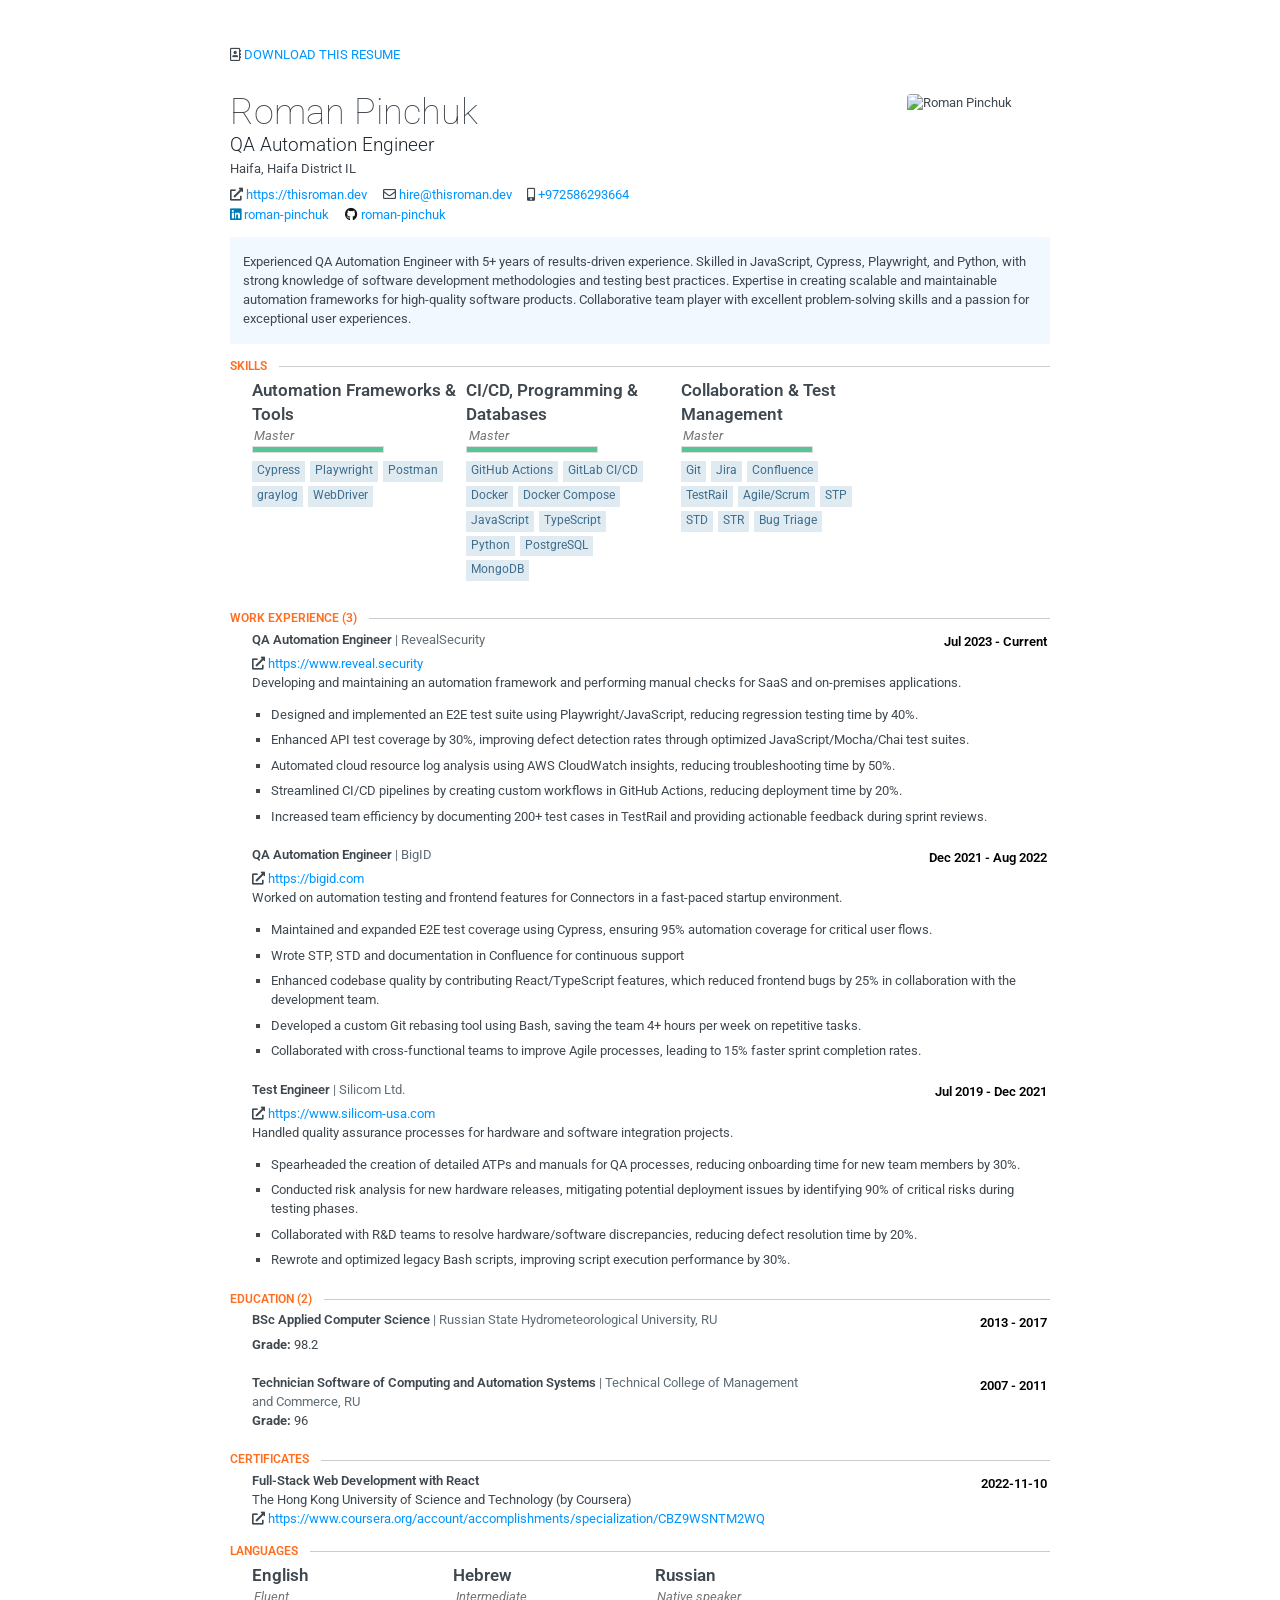
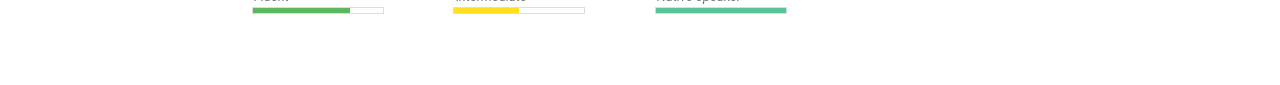
==== index.html @ d9a0ff02 "deploy: roman-pinchuk/cv-builder@0aa10d24b6133bfb56010885a3c75b3357ffb7e0" ====
<!doctype html>
<html lang="en">
  <head>
  <meta charset="UTF-8">
  <meta name="viewport" content="width=device-width, initial-scale=1.0, user-scalable=no" >
  <meta http-equiv="X-UA-Compatible" content="ie=edge">
  <title>Roman Pinchuk</title>
  <link rel="preconnect" href="https://fonts.googleapis.com" >
  <link rel="preconnect" href="https://fonts.gstatic.com" crossorigin="anonymous" >
  <link href="https://fonts.googleapis.com/css2?family=Roboto:ital,wght@0,100;0,300;0,400;0,500;0,700;0,900;1,100;1,300;1,400;1,500;1,700;1,900&display=swap"
    rel="stylesheet">
  <link rel="stylesheet" href="https://use.fontawesome.com/releases/v5.15.4/css/all.css" integrity="sha384-DyZ88mC6Up2uqS4h/KRgHuoeGwBcD4Ng9SiP4dIRy0EXTlnuz47vAwmeGwVChigm" crossorigin="anonymous">
  <style>
  /********************************************
* 	reset from
* 	http://meyerweb.com/eric/tools/css/reset/
*******************************************/

html,
body,
div,
span,
applet,
object,
iframe,
h1,
h2,
h3,
h4,
h5,
h6,
p,
blockquote,
pre,
a,
abbr,
acronym,
address,
big,
cite,
code,
del,
dfn,
em,
img,
ins,
kbd,
q,
s,
samp,
small,
strike,
strong,
sub,
sup,
tt,
var,
b,
u,
i,
center,
dl,
dt,
dd,
ol,
ul,
li,
fieldset,
form,
label,
legend,
table,
caption,
tbody,
tfoot,
thead,
tr,
th,
td,
article,
aside,
canvas,
details,
embed,
figure,
figcaption,
footer,
header,
hgroup,
menu,
nav,
output,
ruby,
section,
summary,
time,
mark,
audio,
video {
  margin: 0;
  padding: 0;
  border: 0;
  font-size: 100%;
  vertical-align: baseline;
}

article,
aside,
details,
figcaption,
figure,
footer,
header,
hgroup,
menu,
nav,
section {
  display: block;
}

body {
  line-height: 1;
}

ol,
ul {
  list-style: none;
}

blockquote,
q {
  quotes: none;
}

blockquote:before,
blockquote:after,
q:before,
q:after {
  content: none;
}

table {
  border-collapse: collapse;
  border-spacing: 0;
}

/****************
*	COMMONS
****************/

body,
html {
  font-family: "Helvetica Neue", "Roboto", sans-serif;
  font-size: 13px;
  color: #40484f;
  font-weight: 400;
  letter-spacing: 0;
  line-height: 1.46153846;
  text-align: left;
}

p {
  display: block;
}

a {
  color: #0095ff;
  text-decoration: none;
}

a:hover {
  color: #0c65a5;
  text-decoration: underline;
}

li {
  list-style-type: square;
  list-style-position: outside;
  margin-left: 1.3em;
}

h1 {
  font-size: 2rem;
}

h2 {
  font-size: 1.67rem;
}

h3 {
  font-size: 1.27rem;
}

em {
  color: #757575;
}

blockquote {
  margin-bottom: 1em;
}

strong {
  font-weight: 700;
}

/* main container */

#resume {
  padding: 1.5rem;
}

/* every section wrapper */

.section {
  margin-bottom: 1rem;
}

section .location {
  margin-right: 0.5em;
  color: #606d76;
  font-weight: 700;
}

#contact {
  margin-top: 0.5rem;
}

#profiles .item {
  padding: 0;
}

#header > #profiles,
#header > #contact,
#skills,
#languages,
#interests {
  display: -webkit-box;
  display: -moz-box;
  display: -ms-flexbox;
  display: -webkit-flex;
  display: flex;
  -webkit-flex-flow: row wrap;
  flex-flow: row wrap;
  -webkit-justify-content: flex-start;
  justify-content: flex-start;
}

#header > div {
  line-height: 1.5;
}

#header > div > div {
  margin-right: 1.2em;
}

#header h1.name {
  font-size: 2.8rem;
  font-weight: 100;
  line-height: 100%;
}

#header h2.label {
  color: #202931;
  font-size: 1.47rem;
  font-weight: 300;
}

#header .image {
  width: 11em;
  float: right;
  border-radius: 4px;
}

.main-summary {
  background: #f1f8ff;
  padding: 1.2em 1em;
  margin-top: 1rem;
}

.main-summary p {
  margin: 0;
}

.section-title {
  display: inline-block;
  background: #fff;
  padding: 0 1em 0.3em 0;
  color: #ff6d1f;
  text-transform: uppercase;
  font-weight: 600;
  border: none;
  font-size: 0.9rem;
}

.section > header {
  position: relative;
}

.fa {
  margin-right: 0.25em;
}

.section > header::after {
  position: absolute;
  left: 0;
  top: 0.7em;
  height: 1px;
  background: #ccc;
  content: "";
  width: 100%;
  z-index: -100;
  display: block;
}

.section.main-summary > section {
  margin: 0;
}

.section > section > header {
  font-size: 1.38rem;
  position: relative;
  margin-top: 0.7em;
}

.section > section > header:first-of-type {
  margin: 0;
}

.section > section > header .space-left {
  position: absolute;
  left: -1.56rem;
  top: 5px;
  color: #aaa;
  line-height: 1;
  opacity: 0;
}

.position,
.company,
.organization,
.institution,
.date,
.area,
.studyType,
.title,
.awarder {
  display: inline;
}

.position,
.studyType,
.area,
.title,
.language,
.name {
  font-weight: 600;
}

.company::before,
.institution::before,
.organization::before,
.awarder::before {
  content: "at ";
}

.company,
.institution,
.organization,
.awarder {
  color: #606d76;
  font-weight: 400;
}

.section header .date {
  display: block;
  font-size: 1rem;
  padding: 0.1em 0;
  color: #606d76;
  font-weight: 400;
}

.keywords,
.courses {
  margin: 0.5em 0;
}

.keywords li,
.courses li {
  display: inline-block;
  margin: 2px 2px 2px 0;
  padding: 4px 5px 5px;
  font-size: 0.9rem;
  line-height: 1;
  color: #3e6d8e;
  background-color: #dfeaf1;
  border: 0 solid #dfeaf1;
  white-space: nowrap;
}

.keywords li:hover,
.courses li:hover {
  background: #dfeaf0;
}

.highlights {
  margin: 1em 0 0 0;
}

.highlights > li > p {
  margin-bottom: 0.5em;
}

.item {
  overflow: hidden;
}

.gpa {
  clear: both;
  padding-bottom: 0.5em;
}

.fa.social {
  font-size: 1.1em;
}

/* Social Media Brand Colors */

.google-plus {
  color: #dd4b39;
}

.tumblr {
  color: #32506d;
}

.foursquare {
  color: #0072b1;
}

.facebook {
  color: #3b5998;
}

.linkedin {
  color: #007bb6;
}

.pinterest {
  color: #cb2027;
}

.dribbble {
  color: #ea4c89;
}

.instagram {
  color: #517fa4;
}

.twitter {
  color: #00aced;
}

.soundcloud {
  color: #ff3a00;
}

.wordpress {
  color: #21759b;
}

.youtube {
  color: #bb0000;
}

.github {
  color: #171515;
}

.stack-overflow {
  color: #828386;
  position: relative;
}

.flickr {
  color: #ff0084;
}

.reddit {
  color: #ff4500;
}

.hacker-news {
  color: #ff6600;
}

.stack-overflow::after {
  position: absolute;
  left: 0;
  content: "\f16c";
  color: #f68a1f;
  overflow: hidden;
  height: 100%;
}

.telegram {
  color: #2291c3;
}

#languages .item,
#skills .item,
#interests .item {
  width: 15em;
  padding: 0 0.5em 0.5em 0;
  border-bottom: none;
}

#skills .item {
  width: 16em;
}

#skills .item .keywords {
  width: 15em;
}

/* Skill chart */

.level {
  margin-bottom: 0.5em;
}

.level em {
  padding-left: 0.2em;
}

.level .bar {
  border: 1px solid #ddd;
  display: block;
  width: 10em;
  height: 5px;
  position: relative;
}

.level .bar::after {
  position: absolute;
  content: " ";
  top: 0;
  left: 0;
  background: black;
  height: 5px;
}

.level.beginner .bar::after {
  background: #eb5f51;
  width: 2.5em;
}

.level.intermediate .bar::after {
  background: #ffdf1f;
  width: 5em;
}

.level.advanced .bar::after,
.level.fluent .bar::after {
  background: #5cb85c;
  width: 7.5em;
}

.level.master .bar::after,
.level.native.speaker .bar::after {
  background: #59c596;
  width: 10em;
}

#references .item {
  padding-left: 0.5em;
  border-left: 5px solid #ff6d1f;
}

.section > section > section {
  margin-bottom: 1rem;
}

/******************
*	HELPER CLASSES
******************/

.clear::after {
  content: "";
  display: table;
  clear: both;
}

.display {
  display: block;
  opacity: 1 !important;
}

/****************
*		TABLET
****************/

@media screen and (min-width: 602px) {
  #resume {
    width: 80%;
    margin: 0 auto;
  }
  .section header .date {
    float: right;
    font-weight: 600;
    color: #000;
  }
}

/****************
*		LAPTOP
****************/

@media screen and (min-width: 1025px) {
  li {
    margin-left: 1.5em;
  }
  #resume {
    width: 820px;
    margin: 2rem auto;
  }
  .section > section > header .space-left {
    opacity: 1;
    cursor: pointer;
  }
  .section > section:not(.main-summary) {
    margin-left: 1.67rem;
  }
  .company::before,
  .institution::before,
  .organization::before,
  .awarder::before {
    content: "| ";
  }
  .header-left {
    float: left;
    width: 70%;
    word-break: normal;
  }
  .section header .date {
    padding: 0.2em;
  }
  .display {
    display: none;
  }
  .display:not(.none) {
    display: block;
  }
}

@media print {
  #profiles a:not(.hide-href-print)::after{
    content: " (" attr(href) ") ";
  }
  #resume {
    margin: 0.1em;
    padding: 0.1em;
    -ms-word-wrap: break-word;
    word-wrap: break-word;
    line-height: 1.25;
  }
  @page {
    margin: 1cm 1.4cm;
  }
  .item-count {
    display: none;
  }
  .company::before,
  .institution::before,
  .organization::before,
  .awarder::before {
    content: "at ";
  }
  .main-summary {
    padding: 0;
    background: transparent;
  }
  .section {
    margin: 0.8rem 0;
    padding: 0;
  }
  .section header {
    padding-bottom: 0.15rem;
  }
  .section .location {
    padding-bottom: 0.15rem;
  }
  .section > section > section {
    margin: 0 0 1em 0;
  }
  .section > section > section:last-of-type {
    margin: 0;
  }
  .stack-overflow::after {
    content: "";
  }
  .fa.social {
    color: #828386;
  }
  ul {
    margin-top: 0.4em;
  }
  ul,
  li {
    padding: 0;
  }
  ul.keywords li,
  ul.courses li {
    margin: 0;
    padding: 0;
    font-size: 0.8rem;
    background: transparent;
  }
  ul.keywords li::after,
  ul.courses li::after {
    padding: 0 0 0 0.1rem;
    content: " |";
  }
  ul.keywords::before,
  ul.courses::before {
    font-size: 0.8rem;
    font-weight: 600;
  }
  #skills .item {
    width: calc(100% / 3);
    padding: 0;
  }
  .highlights {
    margin: 0.5em 0 0 0;
  }
  ul.keywords::before {
    content: "Skills acquired: ";
  }
  #skills .keywords::before {
    content: none;
  }
  .section p {
    margin: 0;
    padding: 0;
  }
  ul.courses::before {
    content: "Major courses: ";
  }
  ul.keywords li:last-of-type::after,
  ul.courses li:last-of-type::after {
    content: "";
  }
  .level em {
    font-style: normal;
    padding: 0.1em 0;
  }
  .level .bar {
    display: none;
  }
  #profiles .item {
    padding: 0;
  }
  .item.display {
    display: block;
    opacity: 1 !important;
  }
  .fa-map-marker-alt:before {
    padding-left: 0.1em;
  }
}

  </style>
  
  </head>
  <body style="-webkit-text-size-adjust: 100%;">
    <div id="resume">
<div class="website" style="padding-bottom: 30px">
  <span class="far fa-address-book"></span>
    <a class="hide-href-print" target="_blank" href=roman-pinchuk-qa-automation-engineer.pdf download>
      DOWNLOAD THIS RESUME
   </a>
</div>

      	<header id="header" class="clear">
      		<img class="image" src="https://i.postimg.cc/vZRCfrjs/my-avatar-circle.png" alt="Roman Pinchuk" >
      		<div class="middle">
      			<h1 class="name">Roman Pinchuk</h1>
      			<h2 class="label">QA Automation Engineer</h2>
      		</div>
      
      		<span class="location">
      			<span class="city">Haifa,</span>
      			<span class="region">Haifa District</span>
      			<span class="countryCode">IL</span>
      		</span>
      
      
      		<div id="contact">
      			<div class="website">
      				<span class="fas fa-external-link-alt"></span>
      				<a class="hide-href-print" target="_blank" target="_blank" href="https://thisroman.dev">https://thisroman.dev</a>
      			</div>
      			<div class="email">
      				<span class="far fa-envelope"></span>
      				<a class="hide-href-print" href="mailto:hire@thisroman.dev">hire@thisroman.dev</a>
      			</div>
      			<div class="phone">
      				<span class="fas fa-mobile-alt"></span>
      				<a class="hide-href-print" href="tel:+972586293664">+972586293664</a>
      			</div>
      		</div>
      
      		<div id="profiles">
      			<div class="item">
      				<div class="username">
      					<span class="fab fa-linkedin linkedin social"></span>
      					<span class="url">
      						<a target="_blank" href="https://www.linkedin.com/in/roman-pinchuk">roman-pinchuk</a>
      					</span>
      				</div>
      			</div>
      			<div class="item">
      				<div class="username">
      					<span class="fab fa-github github social"></span>
      					<span class="url">
      						<a target="_blank" href="https://github.com/roman-pinchuk">roman-pinchuk</a>
      					</span>
      				</div>
      			</div>
      		</div>
      	</header>
      
      	<section class="section">
      		<section class="main-summary">
      			<div><p></p><p>Experienced QA Automation Engineer with 5+ years of results-driven experience. Skilled in JavaScript, Cypress, Playwright, and Python, with strong knowledge of software development methodologies and testing best practices. Expertise in creating scalable and maintainable automation frameworks for high-quality software products. Collaborative team player with excellent problem-solving skills and a passion for exceptional user experiences.</p></div>
      		</section>
      	</section>
      
      <section class="section">
      	<header>
      		<h2 class='section-title'>Skills</h2>
      	</header>
      	<section id="skills">
      		<div class="item">
      			<h3 class="name">
      				Automation Frameworks &amp; Tools
      			</h3>
      			 
      			<div class="level master">
      				<em>Master</em>
      				<div class="bar"></div>
      			</div>
      			<ul class="keywords">
      				<li>Cypress</li>
      				<li>Playwright</li>
      				<li>Postman</li>
      				<li>graylog</li>
      				<li>WebDriver</li>
      			</ul>
      		</div>
      		<div class="item">
      			<h3 class="name">
      				CI/CD, Programming &amp; Databases
      			</h3>
      			 
      			<div class="level master">
      				<em>Master</em>
      				<div class="bar"></div>
      			</div>
      			<ul class="keywords">
      				<li>GitHub Actions</li>
      				<li>GitLab CI/CD</li>
      				<li>Docker</li>
      				<li>Docker Compose</li>
      				<li>JavaScript</li>
      				<li>TypeScript</li>
      				<li>Python</li>
      				<li>PostgreSQL</li>
      				<li>MongoDB</li>
      			</ul>
      		</div>
      		<div class="item">
      			<h3 class="name">
      				Collaboration &amp; Test Management
      			</h3>
      			 
      			<div class="level master">
      				<em>Master</em>
      				<div class="bar"></div>
      			</div>
      			<ul class="keywords">
      				<li>Git</li>
      				<li>Jira</li>
      				<li>Confluence</li>
      				<li>TestRail</li>
      				<li>Agile/Scrum</li>
      				<li>STP</li>
      				<li>STD</li>
      				<li>STR</li>
      				<li>Bug Triage</li>
      			</ul>
      		</div>
      	</section>
      </section>
      <section class="section">
        <header>
          <h2 class='section-title'>Work Experience <span class="item-count">(3)</span></h2>
        </header>
      
        <section id="work">
          <section class="work-item">
      
            <label for="work-item-0"></label>
      
            <header class="clear">
              <div class="date">
                <span class="startDate">Jul 2023</span>
                <span class="endDate">- Current</span>
              </div>
              <div class="position">QA Automation Engineer</div>
              <div class="company">RevealSecurity</div>
            </header>
      
            <span class="url">
              <span class="fas fa-external-link-alt"></span>
              <a target="_blank" href="https://www.reveal.security">https://www.reveal.security</a>
            </span>        <div class="item" id="work-item">
              <div class="summary"><p></p><p>Developing and maintaining an automation framework and performing manual checks for SaaS and on-premises applications.</p></div>
              <ul class="highlights">
                <li><p></p><p>Designed and implemented an E2E test suite using Playwright/JavaScript, reducing regression testing time by 40%.</p></li>
                <li><p></p><p>Enhanced API test coverage by 30%, improving defect detection rates through optimized JavaScript/Mocha/Chai test suites.</p></li>
                <li><p></p><p>Automated cloud resource log analysis using AWS CloudWatch insights, reducing troubleshooting time by 50%.</p></li>
                <li><p></p><p>Streamlined CI/CD pipelines by creating custom workflows in GitHub Actions, reducing deployment time by 20%.</p></li>
                <li><p></p><p>Increased team efficiency by documenting 200+ test cases in TestRail and providing actionable feedback during sprint reviews.</p></li>
              </ul>
            </div>
          </section>
          <section class="work-item">
      
            <label for="work-item-1"></label>
      
            <header class="clear">
              <div class="date">
                <span class="startDate">Dec 2021</span>
                <span class="endDate">- Aug 2022</span>
              </div>
              <div class="position">QA Automation Engineer</div>
              <div class="company">BigID</div>
            </header>
      
            <span class="url">
              <span class="fas fa-external-link-alt"></span>
              <a target="_blank" href="https://bigid.com">https://bigid.com</a>
            </span>        <div class="item" id="work-item">
              <div class="summary"><p></p><p>Worked on automation testing and frontend features for Connectors in a fast-paced startup environment.</p></div>
              <ul class="highlights">
                <li><p></p><p>Maintained and expanded E2E test coverage using Cypress, ensuring 95% automation coverage for critical user flows.</p></li>
                <li><p></p><p>Wrote STP, STD and documentation in Confluence for continuous support</p></li>
                <li><p></p><p>Enhanced codebase quality by contributing React/TypeScript features, which reduced frontend bugs by 25% in collaboration with the development team.</p></li>
                <li><p></p><p>Developed a custom Git rebasing tool using Bash, saving the team 4+ hours per week on repetitive tasks.</p></li>
                <li><p></p><p>Collaborated with cross-functional teams to improve Agile processes, leading to 15% faster sprint completion rates.</p></li>
              </ul>
            </div>
          </section>
          <section class="work-item">
      
            <label for="work-item-2"></label>
      
            <header class="clear">
              <div class="date">
                <span class="startDate">Jul 2019</span>
                <span class="endDate">- Dec 2021</span>
              </div>
              <div class="position">Test Engineer</div>
              <div class="company">Silicom Ltd.</div>
            </header>
      
            <span class="url">
              <span class="fas fa-external-link-alt"></span>
              <a target="_blank" href="https://www.silicom-usa.com">https://www.silicom-usa.com</a>
            </span>        <div class="item" id="work-item">
              <div class="summary"><p></p><p>Handled quality assurance processes for hardware and software integration projects.</p></div>
              <ul class="highlights">
                <li><p></p><p>Spearheaded the creation of detailed ATPs and manuals for QA processes, reducing onboarding time for new team members by 30%.</p></li>
                <li><p></p><p>Conducted risk analysis for new hardware releases, mitigating potential deployment issues by identifying 90% of critical risks during testing phases.</p></li>
                <li><p></p><p>Collaborated with R&amp;D teams to resolve hardware/software discrepancies, reducing defect resolution time by 20%.</p></li>
                <li><p></p><p>Rewrote and optimized legacy Bash scripts, improving script execution performance by 30%.</p></li>
              </ul>
            </div>
          </section>
        </section>
      </section>
      <section class="section">
        <header>
          <h2 class='section-title'>Education <span class="item-count">(2)</span></h2>
        </header>
      
        <section id="education">
          <section class="education-item">
            <header class="clear">
              <div class="date">
                <span class="startDate">
                2013
                </span>
                <span class="endDate">
                - 2017
                </span>
              </div>
              <div class="header-left">
                <div class="studyType">
                  BSc
                </div>
                <div class="area">
                  Applied Computer Science
                </div>
                <div class="institution">
                  Russian State Hydrometeorological University, RU
                </div>
              </div>
            </header>
      
      
      
            <div class="item">
              <div class='gpa'>
                <strong> Grade:</strong> <span>98.2</span>
              </div>
            </div>
          </section>
          <section class="education-item">
            <header class="clear">
              <div class="date">
                <span class="startDate">
                2007
                </span>
                <span class="endDate">
                - 2011
                </span>
              </div>
              <div class="header-left">
                <div class="studyType">
                  Technician
                </div>
                <div class="area">
                  Software of Computing and Automation Systems
                </div>
                <div class="institution">
                  Technical College of Management and Commerce, RU
                </div>
              </div>
            </header>
      
      
      
            <div class="item">
              <div class='gpa'>
                <strong> Grade:</strong> <span>96</span>
              </div>
            </div>
          </section>
        </section>
      </section>
        <section class="section">
          <header>
            <h2 class="section-title">Certificates</h2>
          </header>
          <section id="certificates">
              <section class="certificate-item">
                <header class="clear">
                    <div class="date">
                      2022-11-10
                    </div>
                  <div class="header-left">
                      <div class="name">
                        Full-Stack Web Development with React
                      </div>
                      <div class="issuer">
                        The Hong Kong University of Science and Technology (by Coursera)
                      </div>
                  </div>
                </header>
      
                <div class="item">
                    <span class="url">
                      <span class="fas fa-external-link-alt"></span>
                      <a target="_blank" href="https://www.coursera.org/account/accomplishments/specialization/CBZ9WSNTM2WQ">https://www.coursera.org/account/accomplishments/specialization/CBZ9WSNTM2WQ</a>
                    </span>
                </div>
              </section>
          </section>
        </section>
      <section class="section">
        <header>
          <h2 class='section-title'>Languages</h2>
        </header>
        <section id="languages">
          <div class="display">
            <h3 class="language">
              English
            </h3>
            <div class="item">
              <div class="level fluency fluent">
                <em>Fluent</em>
                <div class="bar"></div>
              </div>
            </div>
          </div>
          <div class="display">
            <h3 class="language">
              Hebrew
            </h3>
            <div class="item">
              <div class="level fluency intermediate">
                <em>Intermediate</em>
                <div class="bar"></div>
              </div>
            </div>
          </div>
          <div class="display">
            <h3 class="language">
              Russian
            </h3>
            <div class="item">
              <div class="level fluency native speaker">
                <em>Native speaker</em>
                <div class="bar"></div>
              </div>
            </div>
          </div>
        </section>
      </section>
    </div>
  
	
	<link href="https://assets.calendly.com/assets/external/widget.css" rel="stylesheet">
	<script src="https://assets.calendly.com/assets/external/widget.js" type="text/javascript" async></script>
	<script type="text/javascript">window.onload = function() { Calendly.initBadgeWidget({ url: 'https://calendly.com/roman-pinchuk/30min', text: 'Schedule time with me', color: '#0095ff', textColor: '#ffffff', branding: true }); }</script>
	</body>
</html>
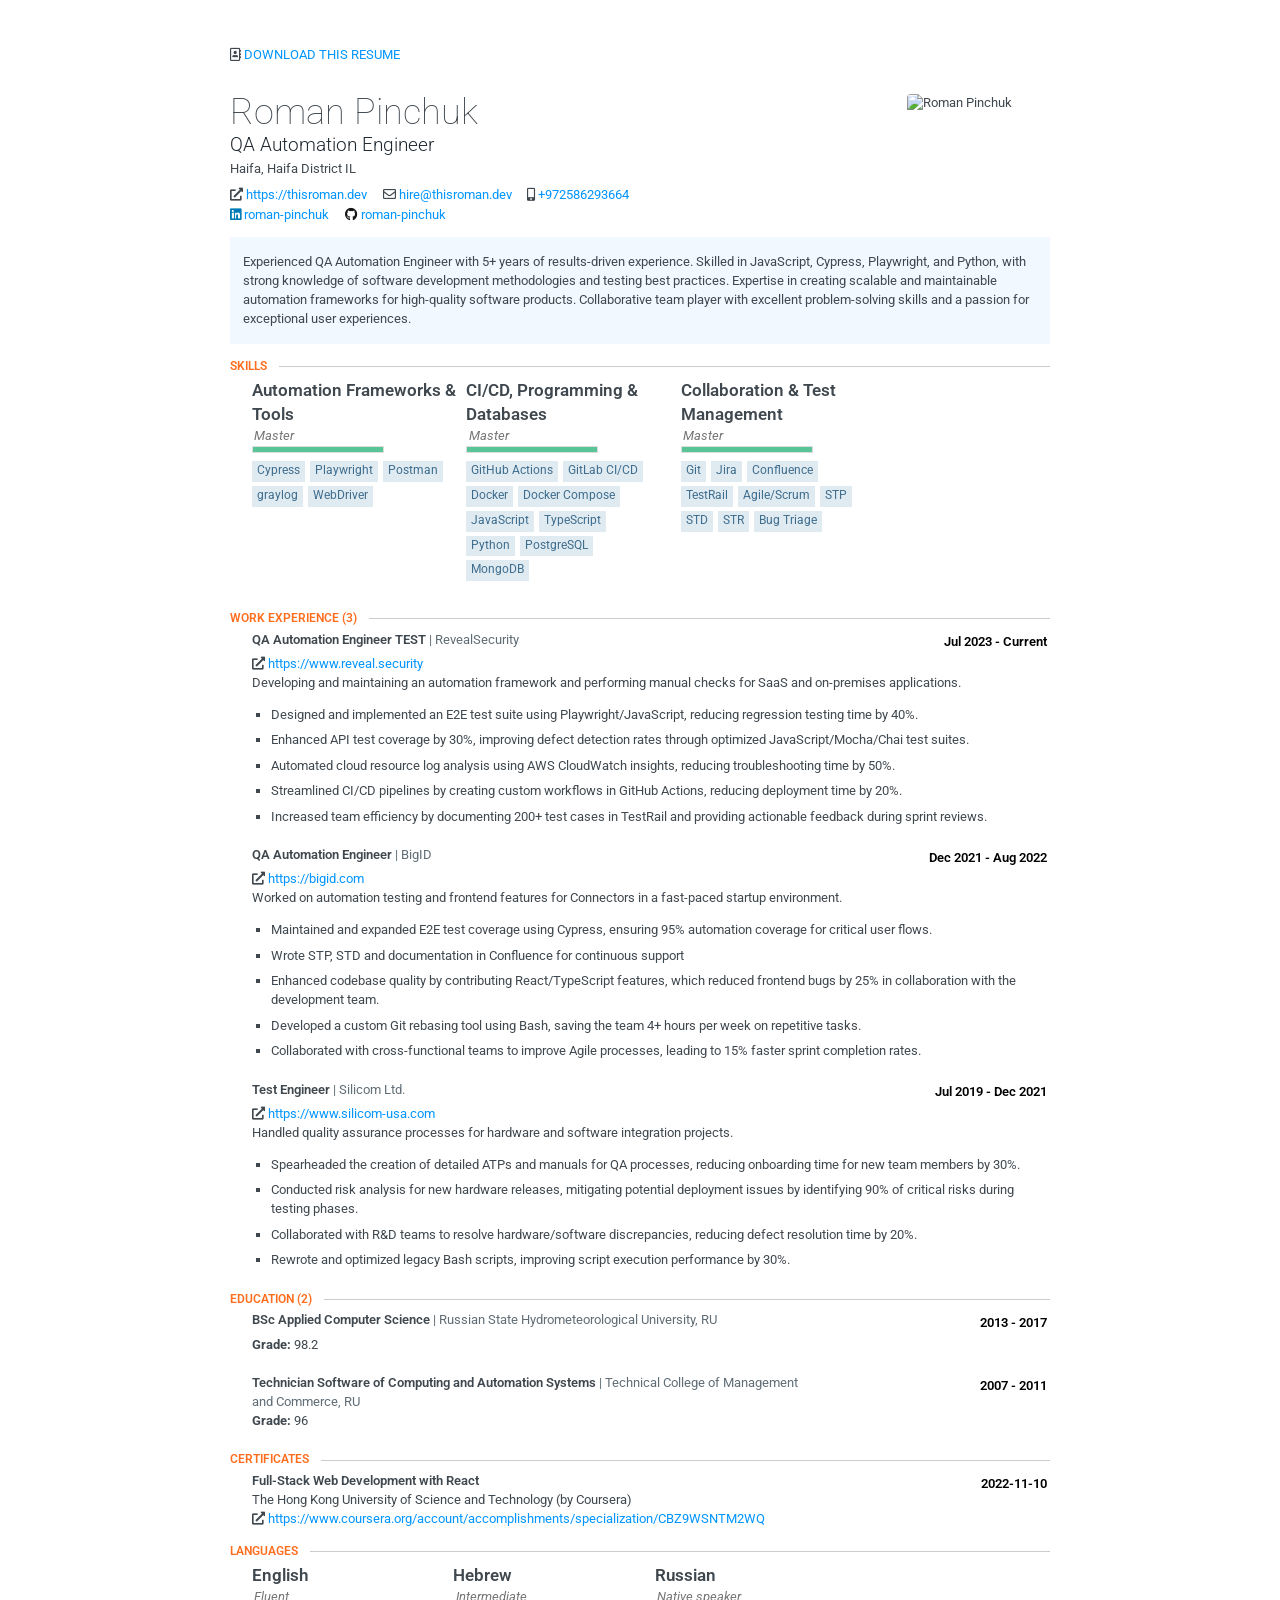
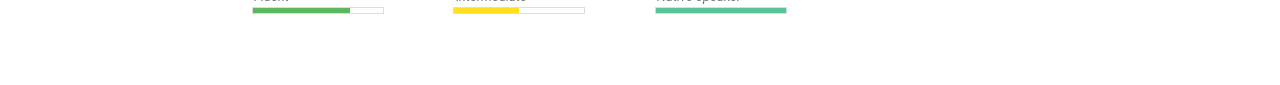
==== commit 2f929b35: "deploy: roman-pinchuk/cv-builder@6c24ef0c030c5c759fd5a1b6a1355847293c916a" ====
--- a/index.html
+++ b/index.html
@@ -917,7 +917,7 @@
                 <span class="startDate">Jul 2023</span>
                 <span class="endDate">- Current</span>
               </div>
-              <div class="position">QA Automation Engineer</div>
+              <div class="position">QA Automation Engineer TEST</div>
               <div class="company">RevealSecurity</div>
             </header>
       
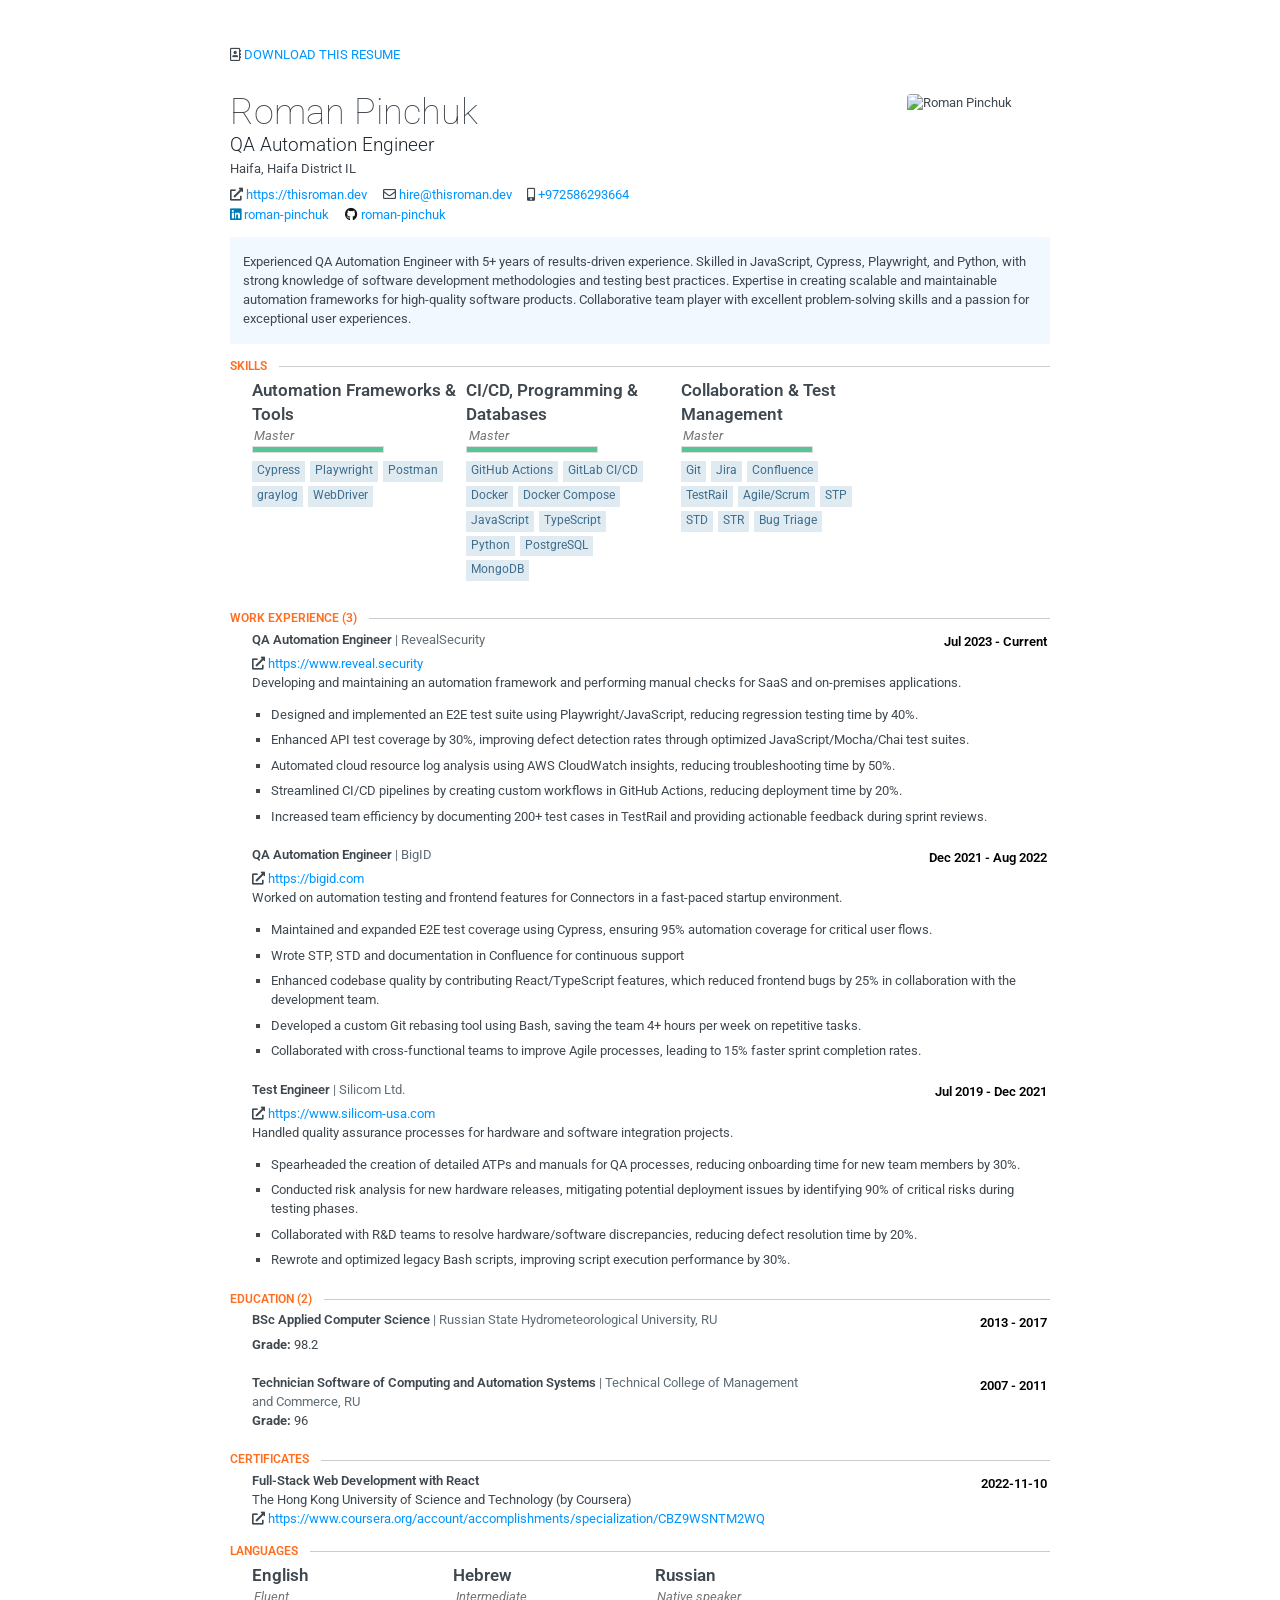
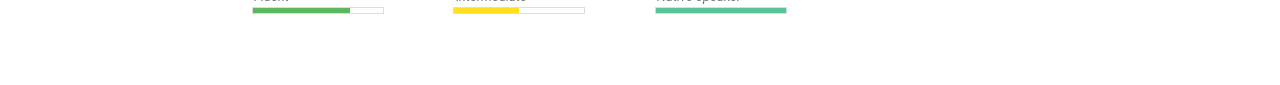
==== commit a3e43ef4: "deploy: roman-pinchuk/cv-builder@9561b7c2c473106dbc93904768bfe65a0bac0661" ====
--- a/index.html
+++ b/index.html
@@ -917,7 +917,7 @@
                 <span class="startDate">Jul 2023</span>
                 <span class="endDate">- Current</span>
               </div>
-              <div class="position">QA Automation Engineer TEST</div>
+              <div class="position">QA Automation Engineer</div>
               <div class="company">RevealSecurity</div>
             </header>
       
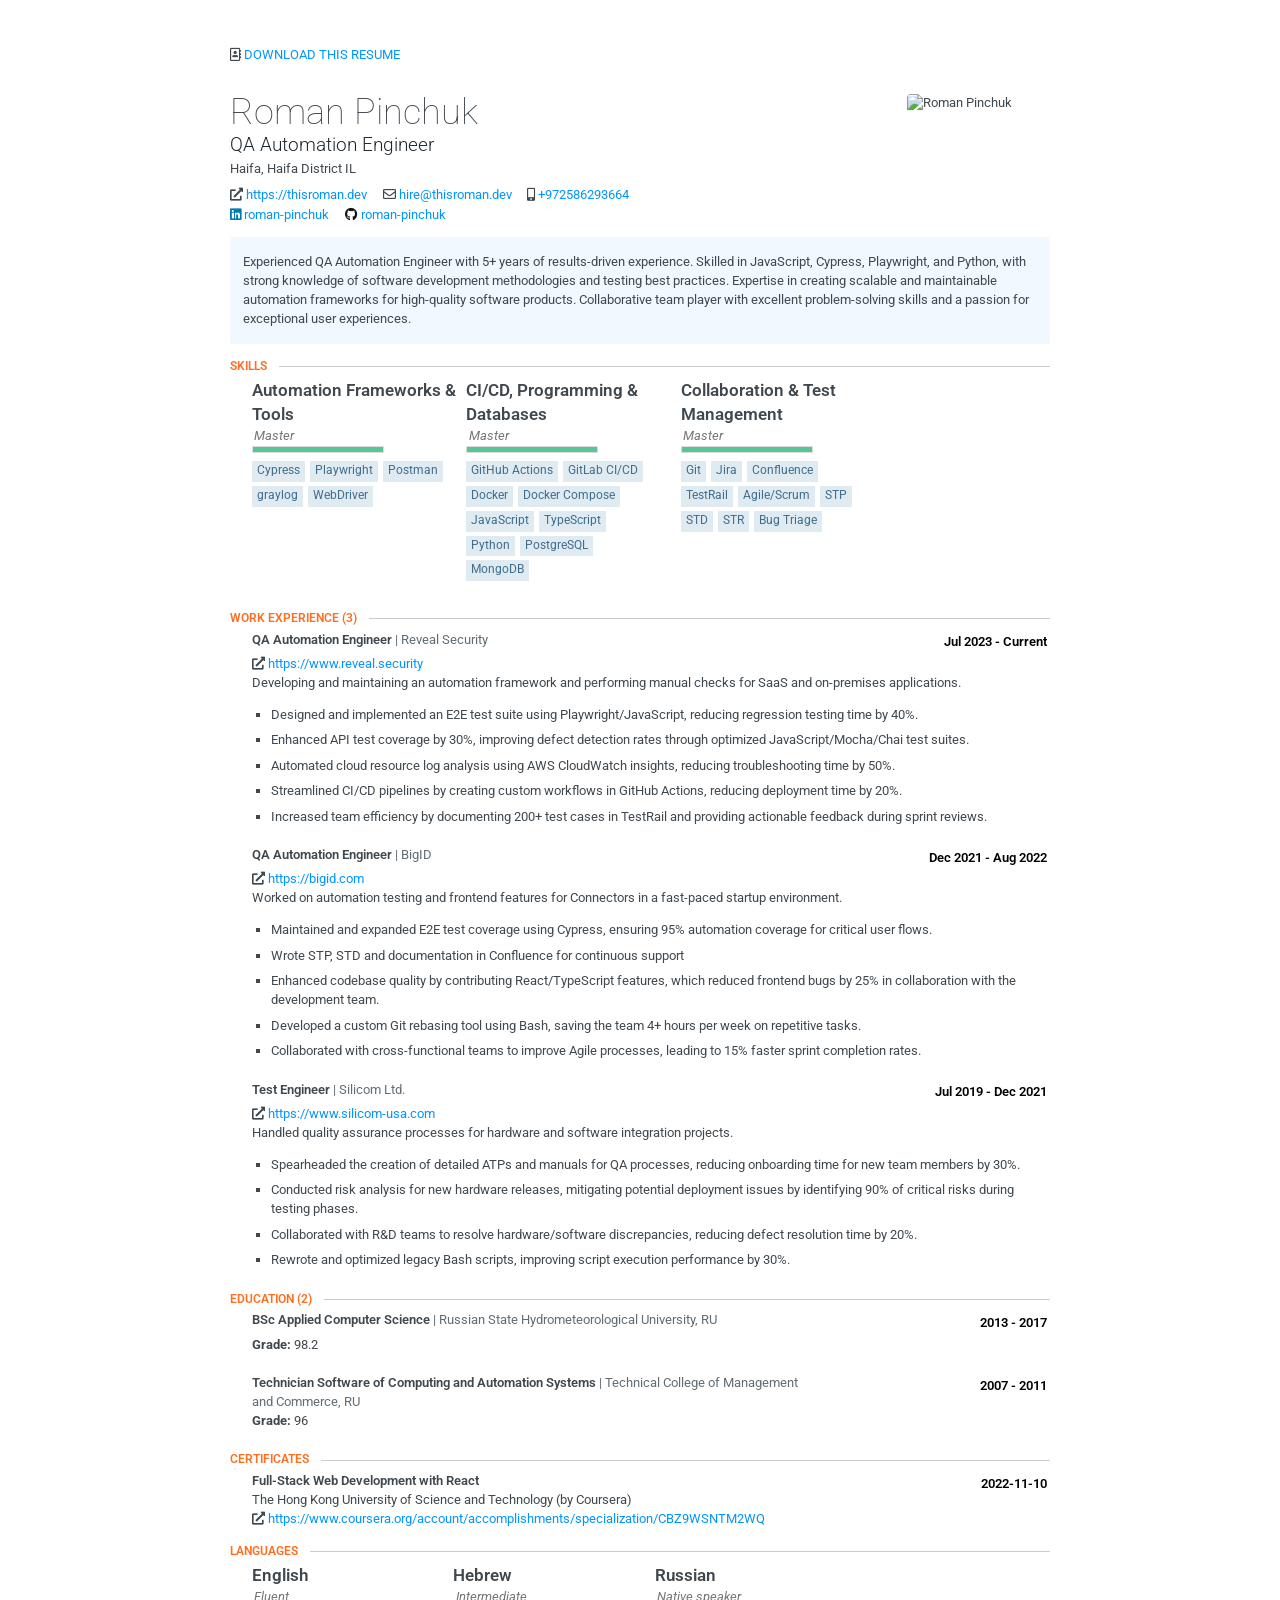
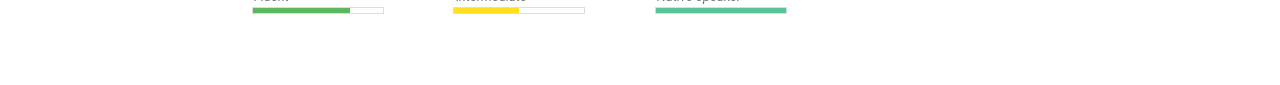
==== commit 45a08b43: "deploy: roman-pinchuk/cv-builder@7b762ac94803531679829d543f98f16d592d8252" ====
--- a/index.html
+++ b/index.html
@@ -918,7 +918,7 @@
                 <span class="endDate">- Current</span>
               </div>
               <div class="position">QA Automation Engineer</div>
-              <div class="company">RevealSecurity</div>
+              <div class="company">Reveal Security</div>
             </header>
       
             <span class="url">
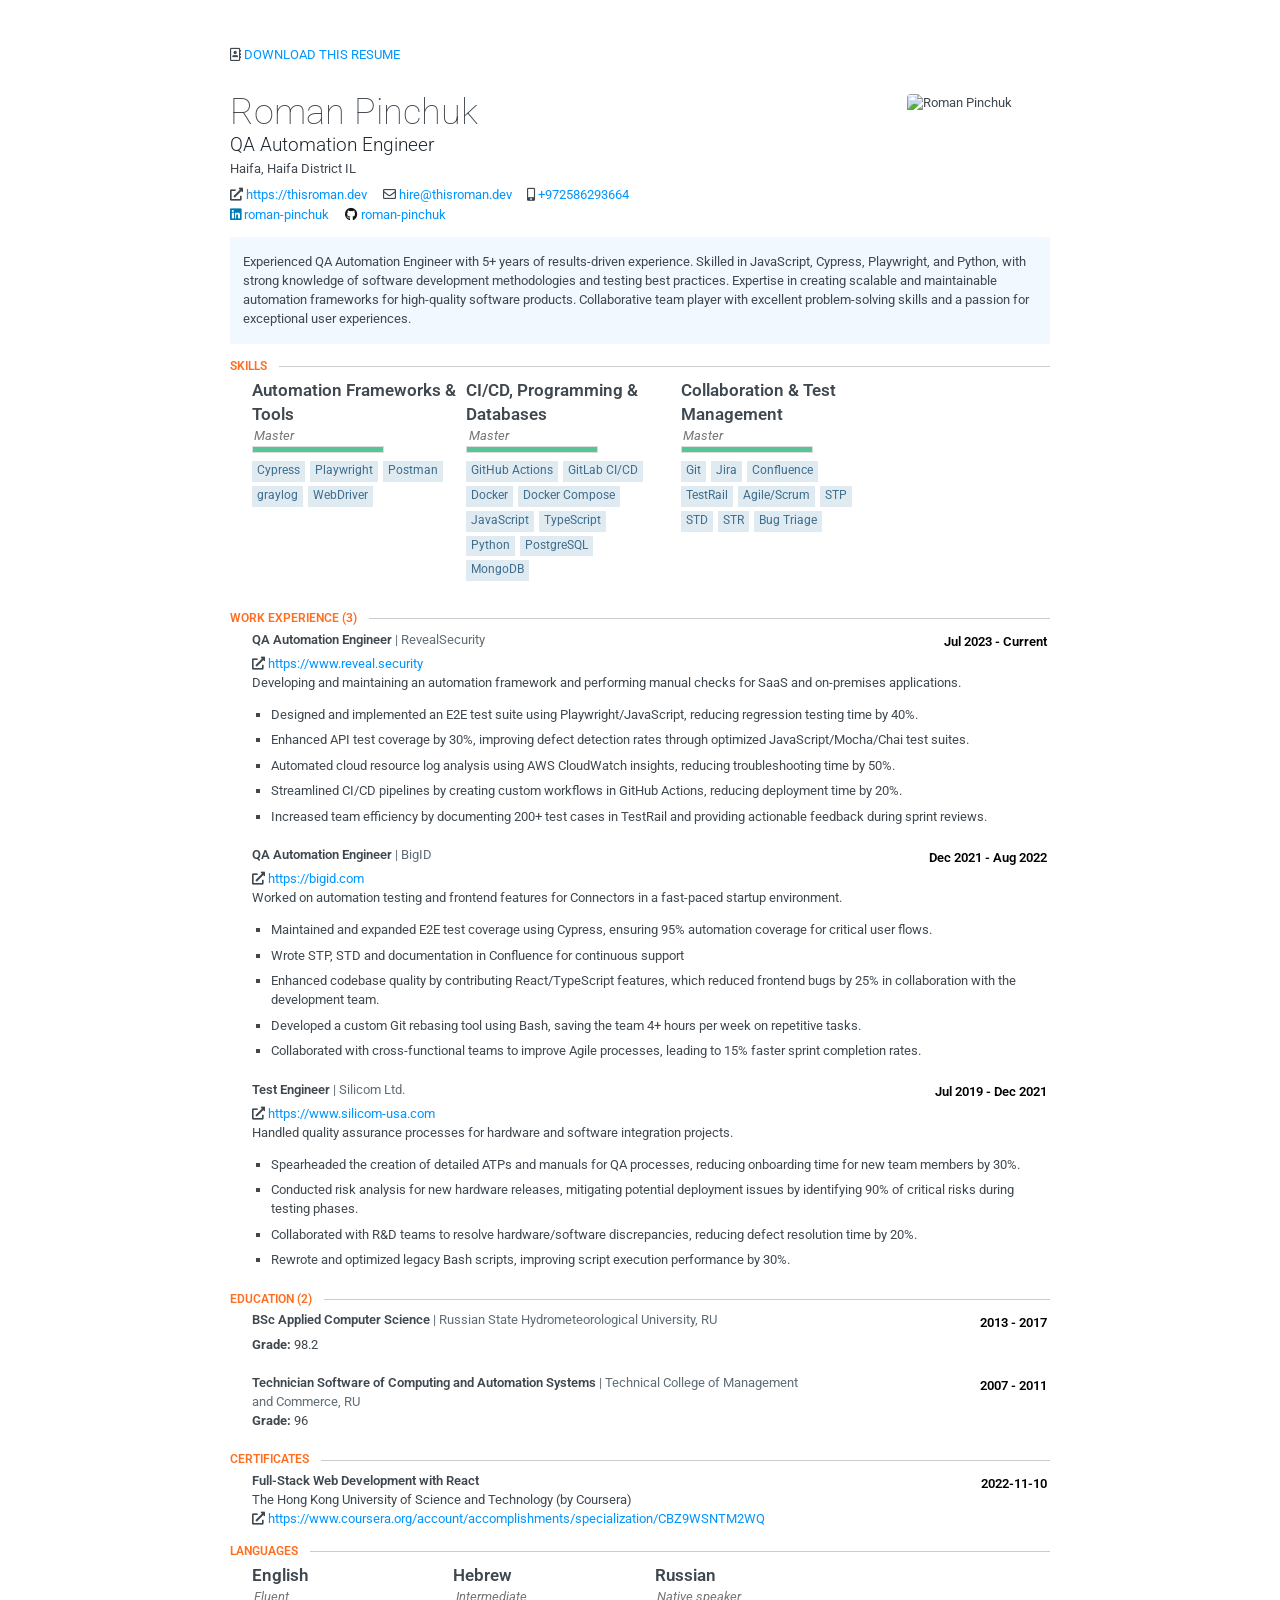
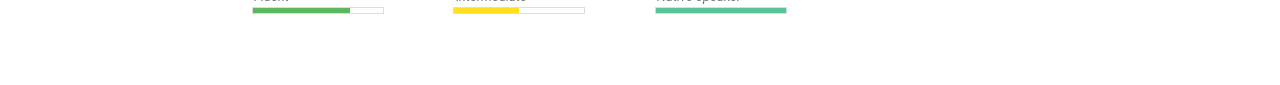
==== commit 598842e3: "deploy: roman-pinchuk/cv-builder@145d79170e04b21d1a0c48589943697a5302e8de" ====
--- a/index.html
+++ b/index.html
@@ -918,7 +918,7 @@
                 <span class="endDate">- Current</span>
               </div>
               <div class="position">QA Automation Engineer</div>
-              <div class="company">Reveal Security</div>
+              <div class="company">RevealSecurity</div>
             </header>
       
             <span class="url">
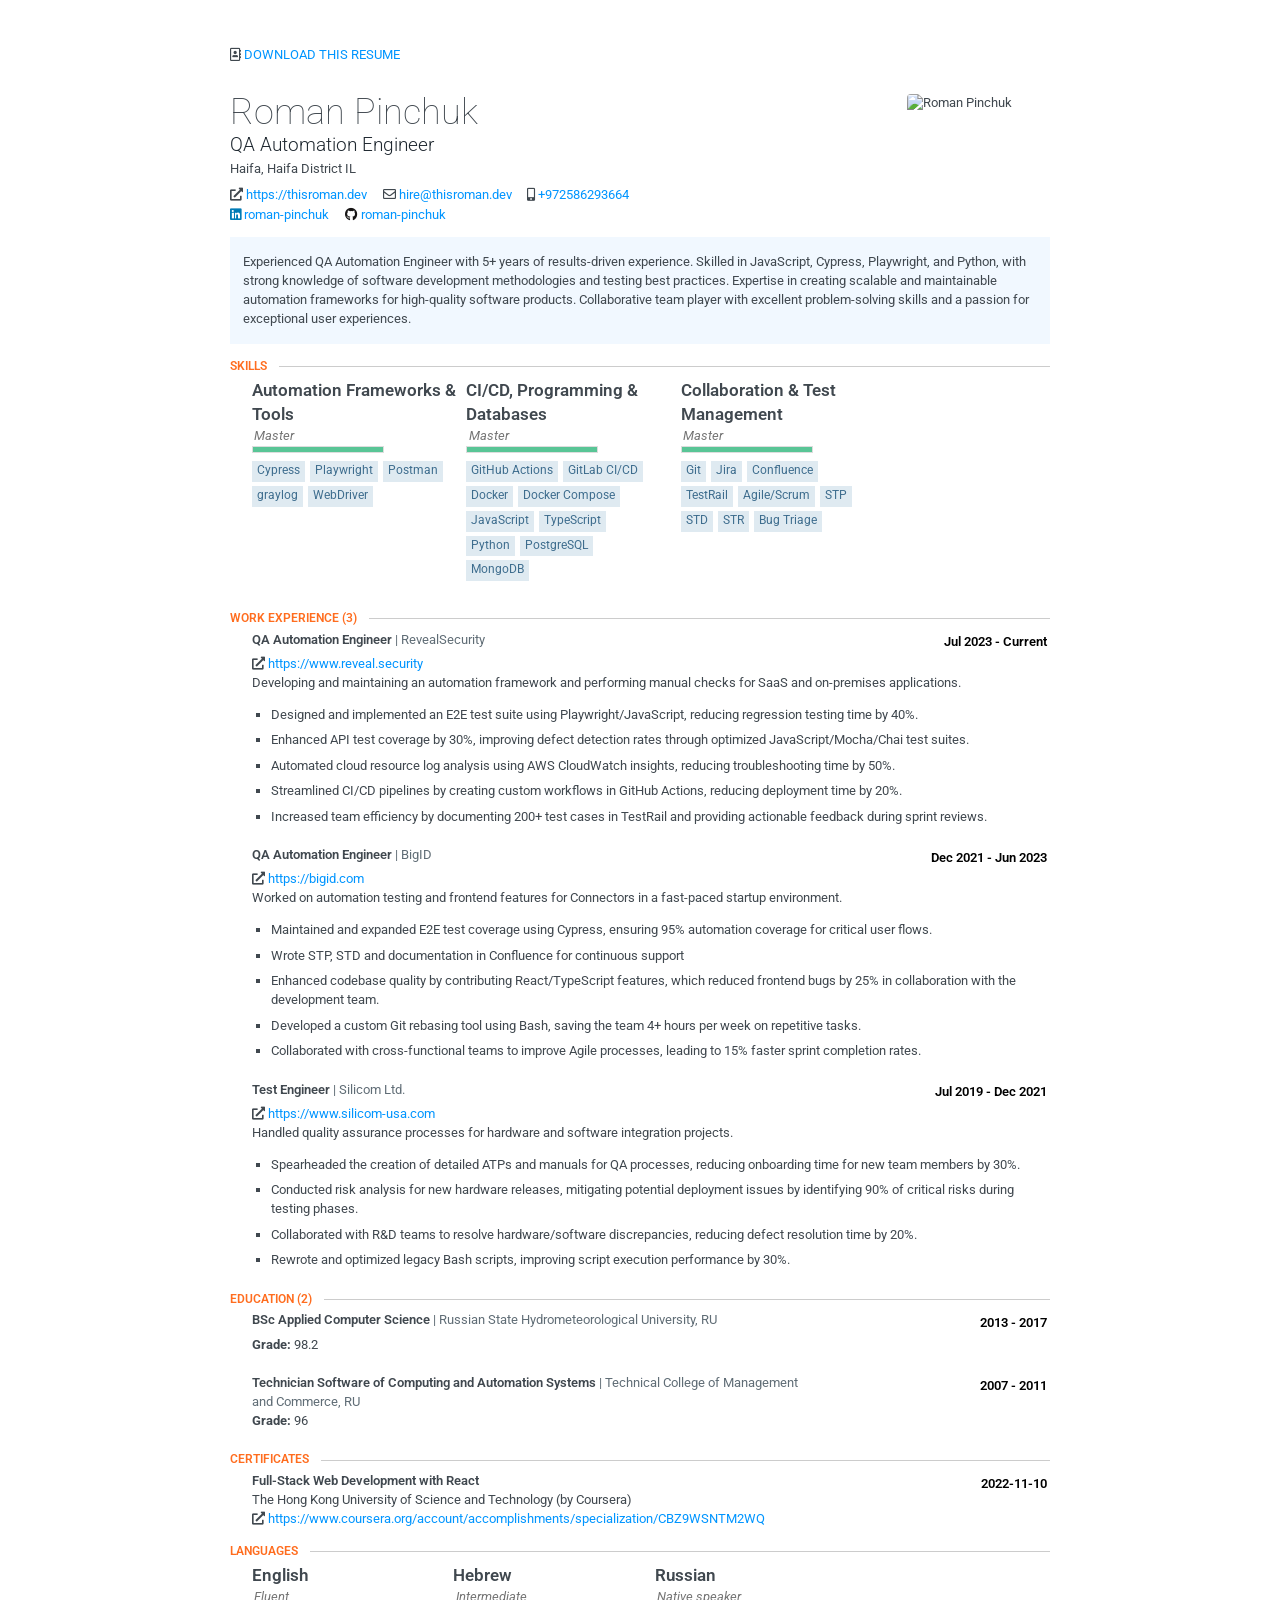
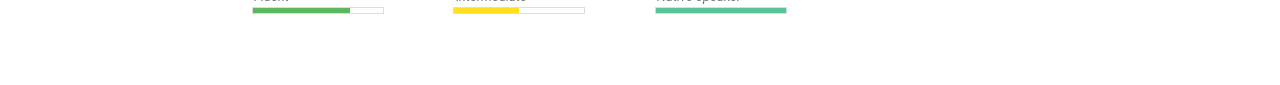
==== commit b130601b: "deploy: roman-pinchuk/cv-builder@57ad13e289a93f45ffcb18ecaa9b077ff068d916" ====
--- a/index.html
+++ b/index.html
@@ -942,7 +942,7 @@
             <header class="clear">
               <div class="date">
                 <span class="startDate">Dec 2021</span>
-                <span class="endDate">- Aug 2022</span>
+                <span class="endDate">- Jun 2023</span>
               </div>
               <div class="position">QA Automation Engineer</div>
               <div class="company">BigID</div>
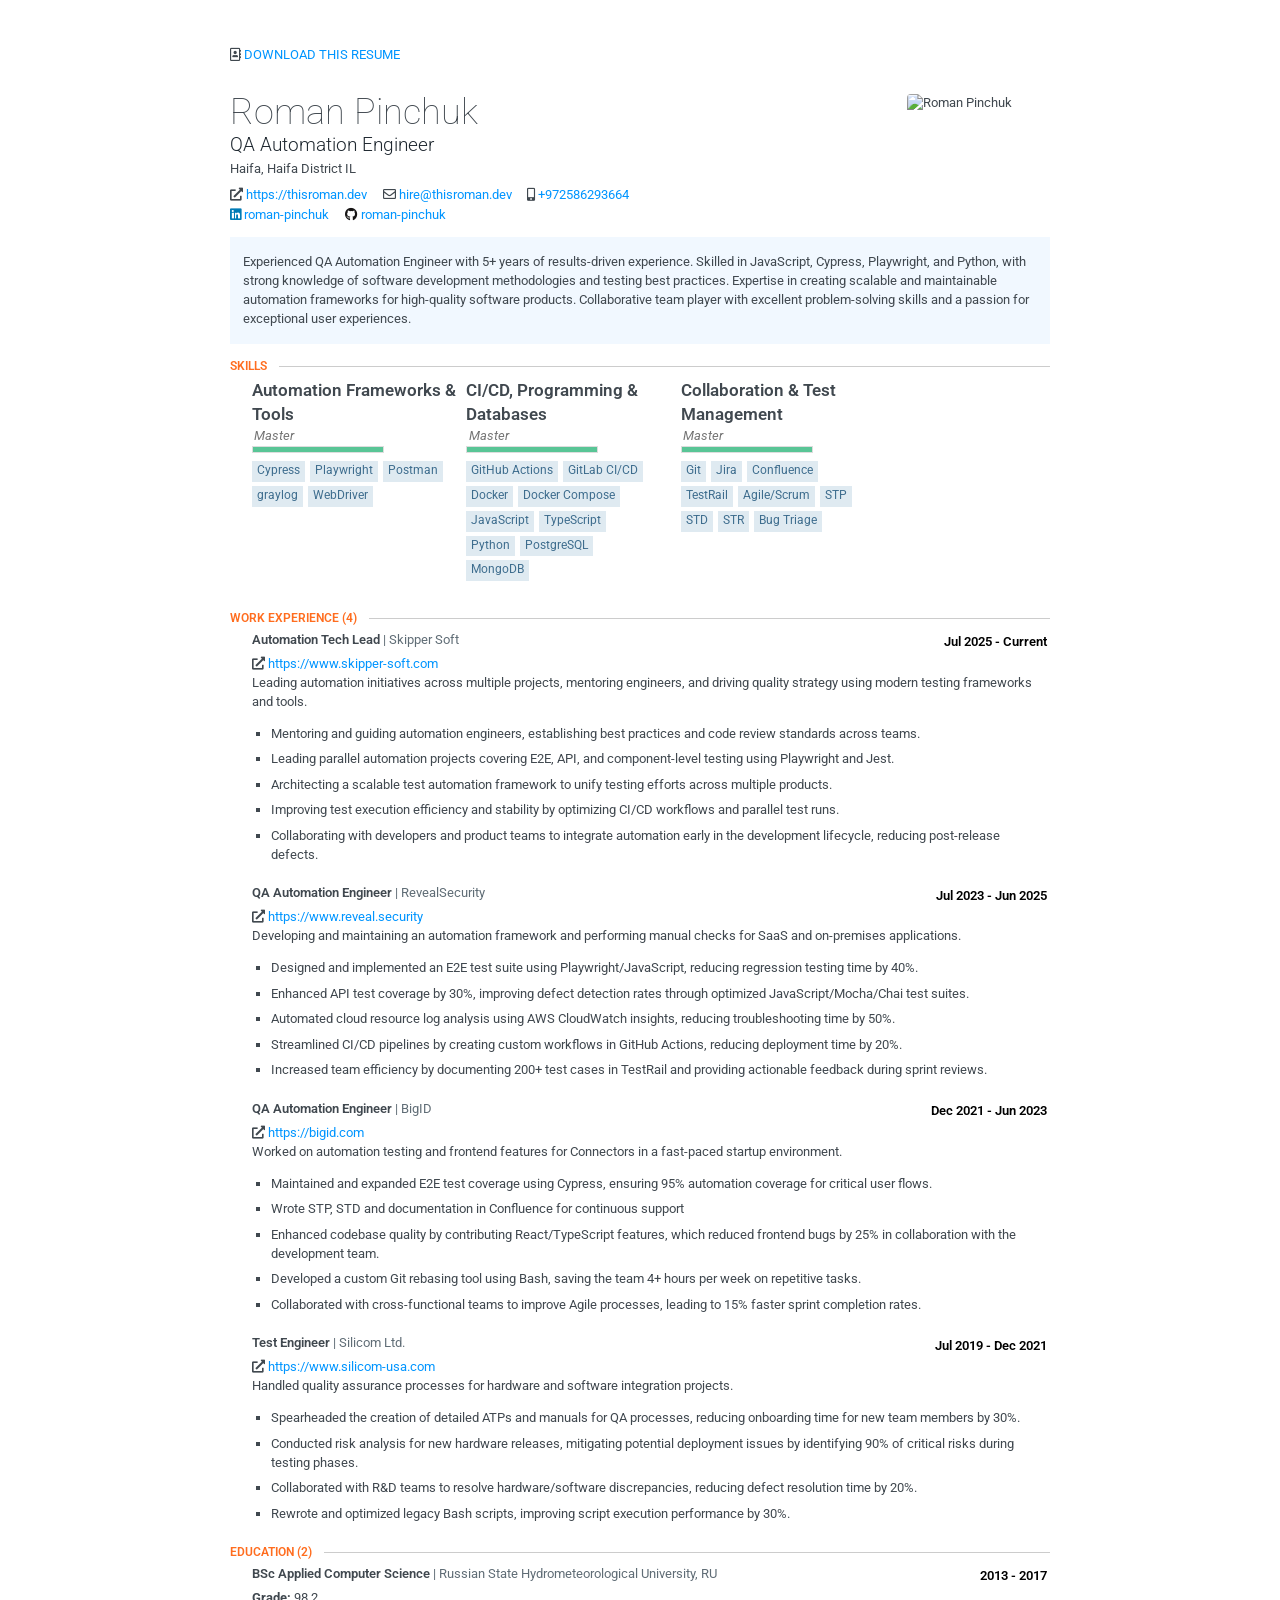
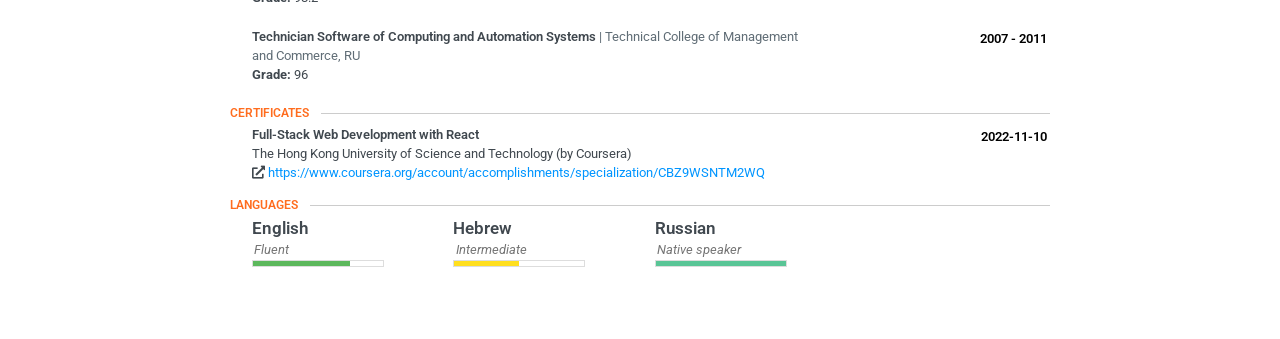
==== commit 68ef5553: "deploy: roman-pinchuk/cv-builder@5552527843a2f0b0e46b4762d8d6e02042a48716" ====
--- a/index.html
+++ b/index.html
@@ -782,7 +782,7 @@
 </div>
 
       	<header id="header" class="clear">
-      		<img class="image" src="https://i.postimg.cc/vZRCfrjs/my-avatar-circle.png" alt="Roman Pinchuk" >
+      		<img class="image" src="https://thisroman.dev/assets/avatar.webp" alt="Roman Pinchuk" >
       		<div class="middle">
       			<h1 class="name">Roman Pinchuk</h1>
       			<h2 class="label">QA Automation Engineer</h2>
@@ -904,18 +904,45 @@
       </section>
       <section class="section">
         <header>
-          <h2 class='section-title'>Work Experience <span class="item-count">(3)</span></h2>
+          <h2 class='section-title'>Work Experience <span class="item-count">(4)</span></h2>
         </header>
       
         <section id="work">
           <section class="work-item">
       
             <label for="work-item-0"></label>
+      
+            <header class="clear">
+              <div class="date">
+                <span class="startDate">Jul 2025</span>
+                <span class="endDate">- Current</span>
+              </div>
+              <div class="position">Automation Tech Lead</div>
+              <div class="company">Skipper Soft</div>
+            </header>
+      
+            <span class="url">
+              <span class="fas fa-external-link-alt"></span>
+              <a target="_blank" href="https://www.skipper-soft.com">https://www.skipper-soft.com</a>
+            </span>        <div class="item" id="work-item">
+              <div class="summary"><p></p><p>Leading automation initiatives across multiple projects, mentoring engineers, and driving quality strategy using modern testing frameworks and tools.</p></div>
+              <ul class="highlights">
+                <li><p></p><p>Mentoring and guiding automation engineers, establishing best practices and code review standards across teams.</p></li>
+                <li><p></p><p>Leading parallel automation projects covering E2E, API, and component-level testing using Playwright and Jest.</p></li>
+                <li><p></p><p>Architecting a scalable test automation framework to unify testing efforts across multiple products.</p></li>
+                <li><p></p><p>Improving test execution efficiency and stability by optimizing CI/CD workflows and parallel test runs.</p></li>
+                <li><p></p><p>Collaborating with developers and product teams to integrate automation early in the development lifecycle, reducing post-release defects.</p></li>
+              </ul>
+            </div>
+          </section>
+          <section class="work-item">
+      
+            <label for="work-item-1"></label>
       
             <header class="clear">
               <div class="date">
                 <span class="startDate">Jul 2023</span>
-                <span class="endDate">- Current</span>
+                <span class="endDate">- Jun 2025</span>
               </div>
               <div class="position">QA Automation Engineer</div>
               <div class="company">RevealSecurity</div>
@@ -937,7 +964,7 @@
           </section>
           <section class="work-item">
       
-            <label for="work-item-1"></label>
+            <label for="work-item-2"></label>
       
             <header class="clear">
               <div class="date">
@@ -964,7 +991,7 @@
           </section>
           <section class="work-item">
       
-            <label for="work-item-2"></label>
+            <label for="work-item-3"></label>
       
             <header class="clear">
               <div class="date">
